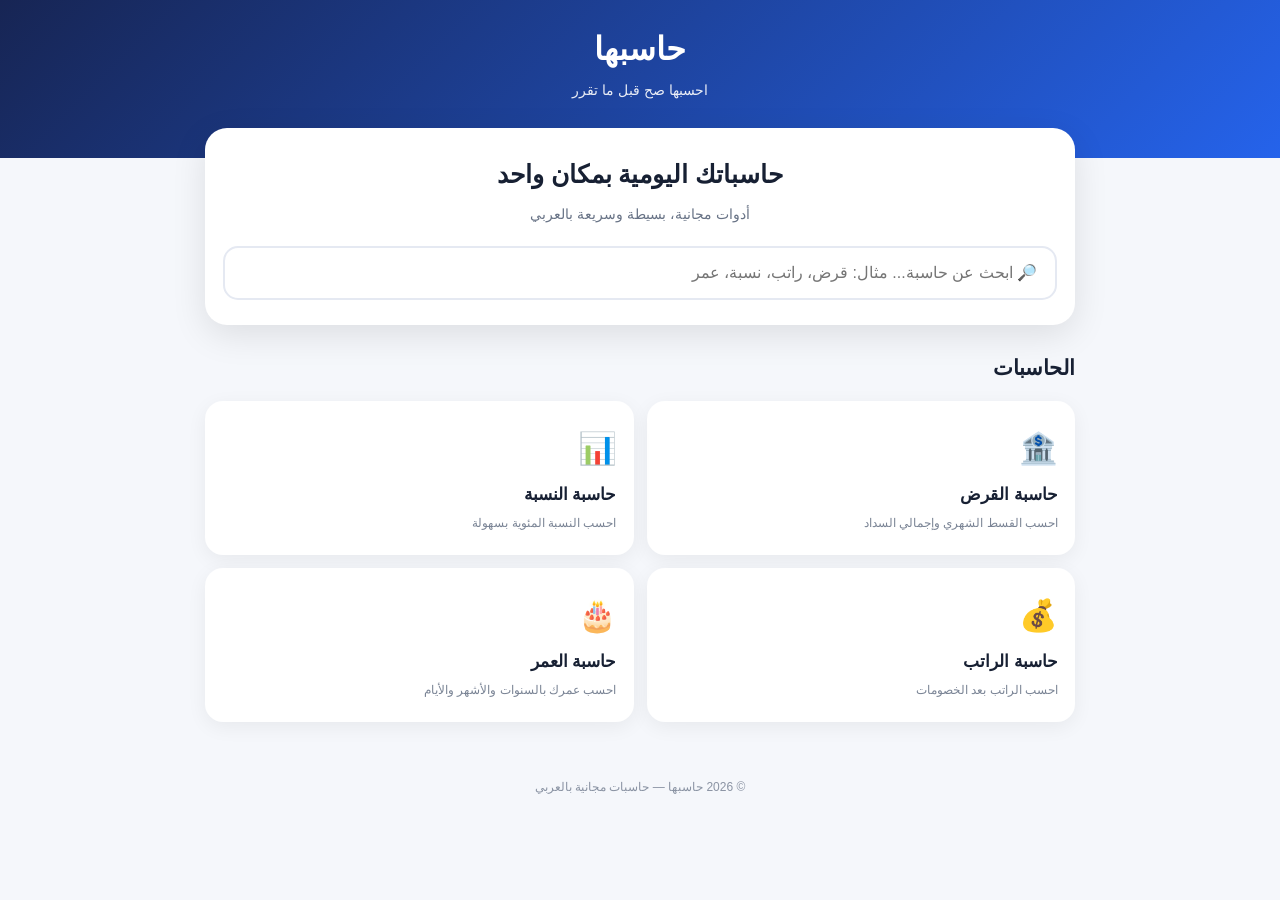
==== index.html @ 76112453 "Update index.html" ====
<!DOCTYPE html>
<html lang="ar" dir="rtl">
<head>
<meta charset="UTF-8">
<meta name="viewport" content="width=device-width, initial-scale=1.0">

<title>حاسبها | حاسبات وأدوات مجانية</title>

<style>
*{
  box-sizing:border-box;
  margin:0;
  padding:0;
}

body{
  font-family:Tahoma,Arial,sans-serif;
  background:#f5f7fb;
  color:#172033;
  line-height:1.7;
}

header{
  background:linear-gradient(135deg,#172554,#2563eb);
  color:white;
  padding:22px 16px 55px;
  text-align:center;
}

.logo{
  font-size:32px;
  font-weight:900;
}

.tagline{
  opacity:.9;
  margin-top:3px;
  font-size:14px;
}

.hero{
  max-width:900px;
  margin:-30px auto 0;
  padding:0 15px;
}

.hero-box{
  background:white;
  border-radius:22px;
  padding:25px 18px;
  box-shadow:0 10px 35px rgba(0,0,0,.10);
  text-align:center;
}

.hero-box h1{
  font-size:25px;
  margin-bottom:7px;
}

.hero-box p{
  color:#687386;
  font-size:14px;
  margin-bottom:20px;
}

.search{
  width:100%;
  padding:16px 18px;
  border:2px solid #e5e9f2;
  border-radius:15px;
  font-size:16px;
  outline:none;
  direction:rtl;
}

.search:focus{
  border-color:#2563eb;
}

main{
  max-width:900px;
  margin:25px auto;
  padding:0 15px;
}

.section-title{
  font-size:21px;
  margin-bottom:15px;
}

.cards{
  display:grid;
  grid-template-columns:repeat(2,1fr);
  gap:13px;
}

.card{
  background:white;
  border-radius:18px;
  padding:20px 15px;
  box-shadow:0 5px 20px rgba(0,0,0,.06);
  cursor:pointer;
  border:2px solid transparent;
  transition:.2s;
}

.card:hover{
  border-color:#2563eb;
  transform:translateY(-2px);
}

.card-icon{
  font-size:31px;
  margin-bottom:5px;
}

.card h3{
  font-size:17px;
  margin-bottom:3px;
}

.card p{
  color:#7a8495;
  font-size:12px;
}

.calculator{
  display:none;
  background:white;
  margin-top:25px;
  border-radius:20px;
  padding:22px 17px;
  box-shadow:0 5px 25px rgba(0,0,0,.07);
}

.calculator.active{
  display:block;
}

.calculator h2{
  font-size:22px;
  margin-bottom:5px;
}

.description{
  color:#7a8495;
  font-size:13px;
  margin-bottom:20px;
}

label{
  display:block;
  font-weight:bold;
  font-size:14px;
  margin:13px 0 6px;
}

input{
  width:100%;
  padding:13px;
  border:1px solid #dce2ec;
  border-radius:11px;
  font-size:16px;
  outline:none;
}

input:focus{
  border-color:#2563eb;
}

button{
  width:100%;
  margin-top:18px;
  padding:14px;
  border:0;
  border-radius:12px;
  background:#2563eb;
  color:white;
  font-size:16px;
  font-weight:bold;
  cursor:pointer;
}

button:hover{
  background:#1d4ed8;
}

.result{
  margin-top:18px;
  padding:16px;
  background:#eff6ff;
  border-radius:13px;
  color:#172554;
  font-size:15px;
  min-height:50px;
}

.result strong{
  font-size:21px;
}

.back{
  background:#eef2f7;
  color:#263247;
  margin-top:10px;
}

footer{
  text-align:center;
  padding:30px 15px;
  color:#8a93a3;
  font-size:12px;
}

.hidden{
  display:none!important;
}

.no-results{
  text-align:center;
  padding:25px;
  color:#7a8495;
  background:white;
  border-radius:16px;
  display:none;
}

@media(max-width:600px){
  .cards{
    grid-template-columns:1fr 1fr;
  }

  .card{
    padding:17px 12px;
  }

  .card h3{
    font-size:15px;
  }

  .hero-box h1{
    font-size:22px;
  }
}
</style>
</head>

<body>

<header>
  <div class="logo">حاسبها</div>
  <div class="tagline">احسبها صح قبل ما تقرر</div>
</header>

<div class="hero">
  <div class="hero-box">
    <h1>حاسباتك اليومية بمكان واحد</h1>
    <p>أدوات مجانية، بسيطة وسريعة بالعربي</p>

    <input
      class="search"
      id="search"
      type="text"
      placeholder="🔎 ابحث عن حاسبة... مثال: قرض، راتب، نسبة، عمر"
      oninput="searchCalculators()"
    >
  </div>
</div>

<main>

  <h2 class="section-title">الحاسبات</h2>

  <div class="cards" id="cards">

    <div class="card" data-name="قرض قسط تمويل بنك فائدة" onclick="openCalculator('loan')">
      <div class="card-icon">🏦</div>
      <h3>حاسبة القرض</h3>
      <p>احسب القسط الشهري وإجمالي السداد</p>
    </div>

    <div class="card" data-name="نسبة مئوية نسبة مئوية حساب" onclick="openCalculator('percentage')">
      <div class="card-icon">📊</div>
      <h3>حاسبة النسبة</h3>
      <p>احسب النسبة المئوية بسهولة</p>
    </div>

    <div class="card" data-name="راتب دخل راتب شهري خصم" onclick="openCalculator('salary')">
      <div class="card-icon">💰</div>
      <h3>حاسبة الراتب</h3>
      <p>احسب الراتب بعد الخصومات</p>
    </div>

    <div class="card" data-name="عمر تاريخ ميلاد سنوات" onclick="openCalculator('age')">
      <div class="card-icon">🎂</div>
      <h3>حاسبة العمر</h3>
      <p>احسب عمرك بالسنوات والأشهر والأيام</p>
    </div>

  </div>

  <div class="no-results" id="noResults">
    ما لقينا حاسبة بهذا الاسم 🔎
  </div>

  <!-- حاسبة القرض -->

  <section class="calculator" id="loan">

    <h2>🏦 حاسبة القرض والقسط</h2>

    <p class="description">
      أدخل مبلغ القرض ونسبة الفائدة والمدة لمعرفة القسط التقريبي.
    </p>

    <label>مبلغ القرض</label>
    <input id="loanAmount" type="number" placeholder="مثال: 10000">

    <label>نسبة الفائدة السنوية %</label>
    <input id="loanRate" type="number" step="0.01" placeholder="مثال: 7.25">

    <label>مدة القرض بالأشهر</label>
    <input id="loanMonths" type="number" placeholder="مثال: 60">

    <button onclick="calculateLoan()">احسب القسط</button>

    <div class="result" id="loanResult">
      أدخل البيانات واضغط احسب.
    </div>

    <button class="back" onclick="closeCalculators()">← رجوع للحاسبات</button>

  </section>


  <!-- حاسبة النسبة -->

  <section class="calculator" id="percentage">

    <h2>📊 حاسبة النسبة المئوية</h2>

    <p class="description">
      احسب قيمة النسبة المئوية من أي رقم.
    </p>

    <label>الرقم</label>
    <input id="percentNumber" type="number" placeholder="مثال: 500">

    <label>النسبة %</label>
    <input id="percentValue" type="number" step="0.01" placeholder="مثال: 15">

    <button onclick="calculatePercentage()">احسب النسبة</button>

    <div class="result" id="percentageResult">
      أدخل البيانات واضغط احسب.
    </div>

    <button class="back" onclick="closeCalculators()">← رجوع للحاسبات</button>

  </section>


  <!-- حاسبة الراتب -->

  <section class="calculator" id="salary">

    <h2>💰 حاسبة الراتب</h2>

    <p class="description">
      احسب الراتب المتبقي بعد الخصومات.
    </p>

    <label>الراتب الإجمالي</label>
    <input id="grossSalary" type="number" placeholder="مثال: 1000">

    <label>إجمالي الخصومات</label>
    <input id="salaryDeductions" type="number" placeholder="مثال: 250">

    <button onclick="calculateSalary()">احسب الراتب الصافي</button>

    <div class="result" id="salaryResult">
      أدخل البيانات واضغط احسب.
    </div>

    <button class="back" onclick="closeCalculators()">← رجوع للحاسبات</button>

  </section>


  <!-- حاسبة العمر -->

  <section class="calculator" id="age">

    <h2>🎂 حاسبة العمر</h2>

    <p class="description">
      أدخل تاريخ ميلادك لمعرفة عمرك.
    </p>

    <label>تاريخ الميلاد</label>
    <input id="birthDate" type="date">

    <button onclick="calculateAge()">احسب العمر</button>

    <div class="result" id="ageResult">
      أدخل تاريخ الميلاد واضغط احسب.
    </div>

    <button class="back" onclick="closeCalculators()">← رجوع للحاسبات</button>

  </section>

</main>

<footer>
  © 2026 حاسبها — حاسبات مجانية بالعربي
</footer>


<script>

function openCalculator(id){

  document.querySelectorAll('.calculator').forEach(function(calculator){
    calculator.classList.remove('active');
  });

  document.getElementById(id).classList.add('active');

  document.getElementById(id).scrollIntoView({
    behavior:'smooth',
    block:'start'
  });
}


function closeCalculators(){

  document.querySelectorAll('.calculator').forEach(function(calculator){
    calculator.classList.remove('active');
  });

  window.scrollTo({
    top:0,
    behavior:'smooth'
  });
}


function searchCalculators(){

  const search = document.getElementById('search').value.trim().toLowerCase();

  const cards = document.querySelectorAll('.card');
  let found = false;

  cards.forEach(function(card){

    const name = card.getAttribute('data-name').toLowerCase();

    if(search === '' || name.includes(search)){
      card.classList.remove('hidden');
      found = true;
    }else{
      card.classList.add('hidden');
    }

  });

  document.getElementById('noResults').style.display =
    found ? 'none' : 'block';

  if(search === ''){
    closeCalculators();
    return;
  }

  if(search.includes('قرض') || search.includes('قسط') || search.includes('تمويل')){
    openCalculator('loan');
  }

  else if(search.includes('نسبة') || search.includes('%')){
    openCalculator('percentage');
  }

  else if(search.includes('راتب') || search.includes('دخل')){
    openCalculator('salary');
  }

  else if(search.includes('عمر') || search.includes('ميلاد')){
    openCalculator('age');
  }
}


function calculateLoan(){

  const P = Number(document.getElementById('loanAmount').value);
  const annual = Number(document.getElementById('loanRate').value);
  const months = Number(document.getElementById('loanMonths').value);

  const result = document.getElementById('loanResult');

  if(P <= 0 || annual < 0 || months <= 0){
    result.innerHTML = '⚠️ تأكد من إدخال البيانات بشكل صحيح.';
    return;
  }

  const r = annual / 100 / 12;

  let payment;

  if(r === 0){
    payment = P / months;
  }else{
    payment =
      P * r * Math.pow(1+r,months) /
      (Math.pow(1+r,months)-1);
  }

  const total = payment * months;
  const interest = total - P;

  result.innerHTML =
    'القسط الشهري التقريبي:<br>' +
    '<strong>' + payment.toFixed(2) + ' دينار</strong><br><br>' +
    'إجمالي السداد: ' + total.toFixed(2) + ' دينار<br>' +
    'إجمالي الفائدة: ' + interest.toFixed(2) + ' دينار';
}


function calculatePercentage(){

  const number =
    Number(document.getElementById('percentNumber').value);

  const percent =
    Number(document.getElementById('percentValue').value);

  const result =
    document.getElementById('percentageResult');

  if(number < 0 || percent < 0){
    result.innerHTML =
      '⚠️ تأكد من إدخال البيانات بشكل صحيح.';
    return;
  }

  const answer = number * percent / 100;

  result.innerHTML =
    percent + '% من ' + number + ' تساوي:<br>' +
    '<strong>' + answer.toFixed(2) + '</strong>';
}


function calculateSalary(){

  const gross =
    Number(document.getElementById('grossSalary').value);

  const deductions =
    Number(document.getElementById('salaryDeductions').value);

  const result =
    document.getElementById('salaryResult');

  if(gross < 0 || deductions < 0 || deductions > gross){

    result.innerHTML =
      '⚠️ تأكد من أن الخصومات لا تتجاوز الراتب.';

    return;
  }

  const net = gross - deductions;

  result.innerHTML =
    'الراتب الصافي:<br>' +
    '<strong>' + net.toFixed(2) + ' دينار</strong><br><br>' +
    'الخصومات: ' + deductions.toFixed(2) + ' دينار';
}


function calculateAge(){

  const birth =
    document.getElementById('birthDate').value;

  const result =
    document.getElementById('ageResult');

  if(!birth){

    result.innerHTML =
      '⚠️ اختر تاريخ الميلاد أولاً.';

    return;
  }

  const birthDate = new Date(birth);
  const today = new Date();

  if(birthDate > today){

    result.innerHTML =
      '⚠️ تاريخ الميلاد لا يمكن أن يكون في المستقبل.';

    return;
  }

  let years =
    today.getFullYear() - birthDate.getFullYear();

  let months =
    today.getMonth() - birthDate.getMonth();

  let days =
    today.getDate() - birthDate.getDate();

  if(days < 0){

    months--;

    const previousMonth =
      new Date(
        today.getFullYear(),
        today.getMonth(),
        0
      );

    days += previousMonth.getDate();
  }

  if(months < 0){

    years--;
    months += 12;
  }

  result.innerHTML =
    'عمرك هو:<br>' +
    '<strong>' + years + ' سنة</strong><br>' +
    months + ' شهر و ' + days + ' يوم';
}

</script>

</body>
</html>
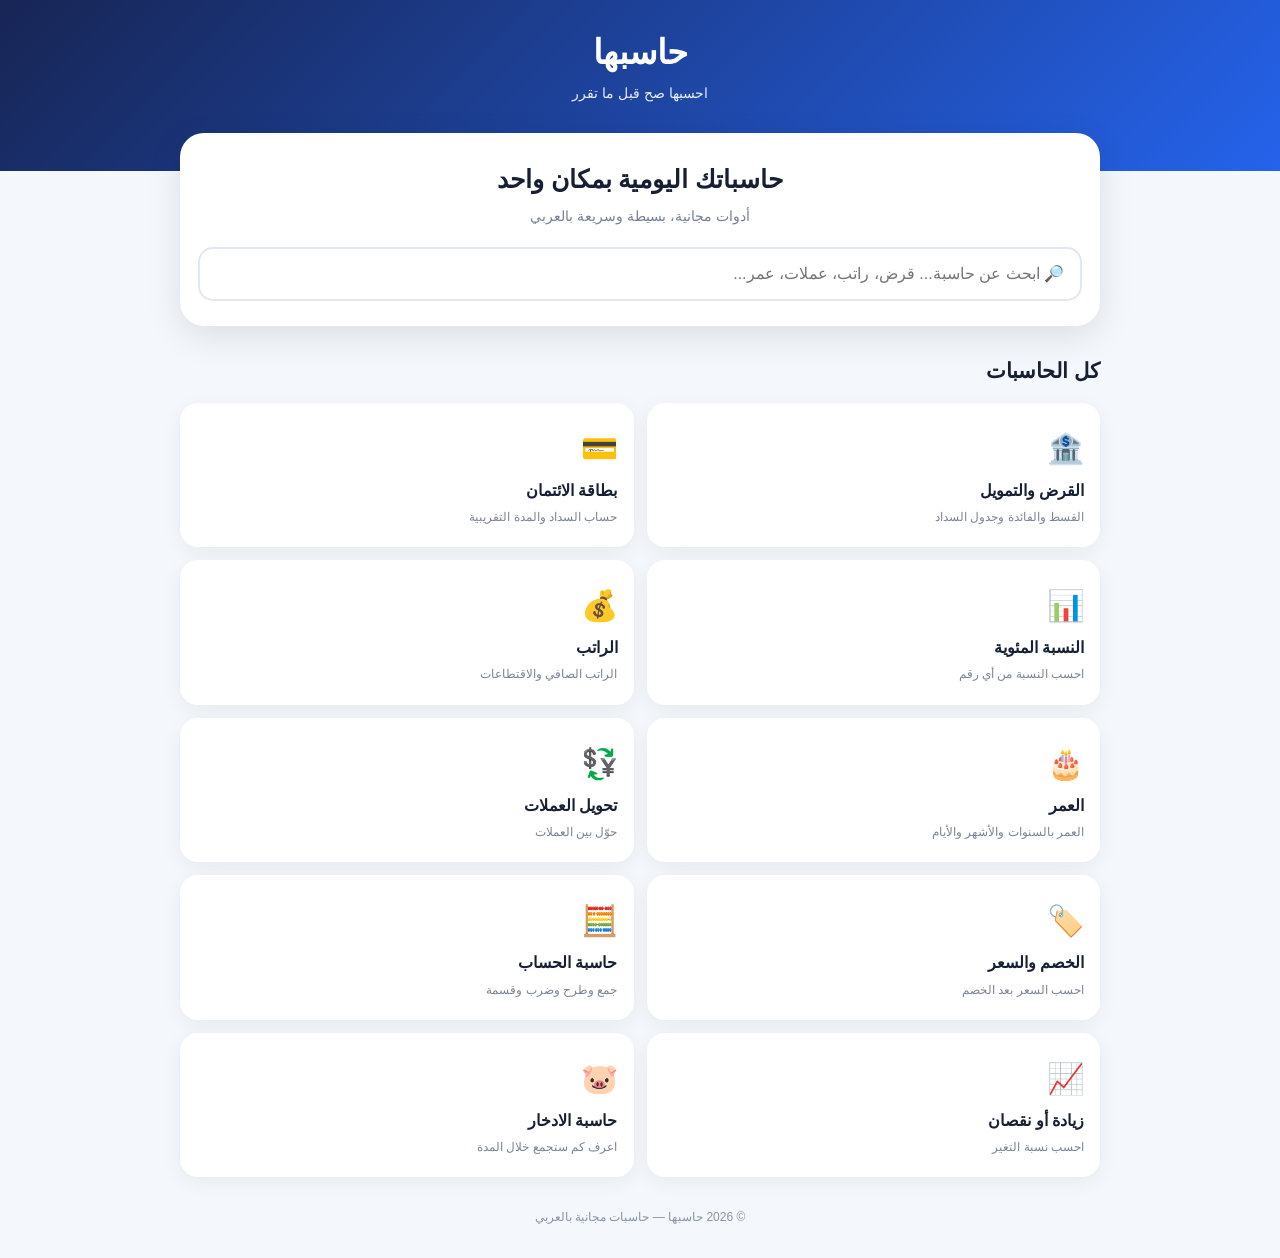
==== commit 708a5871: "Update index.html" ====
--- a/index.html
+++ b/index.html
@@ -3,7 +3,6 @@
 <head>
 <meta charset="UTF-8">
 <meta name="viewport" content="width=device-width, initial-scale=1.0">
-
 <title>حاسبها | حاسبات وأدوات مجانية</title>
 
 <style>
@@ -15,7 +14,7 @@
 
 body{
   font-family:Tahoma,Arial,sans-serif;
-  background:#f5f7fb;
+  background:#f4f7fb;
   color:#172033;
   line-height:1.7;
 }
@@ -23,30 +22,33 @@
 header{
   background:linear-gradient(135deg,#172554,#2563eb);
   color:white;
-  padding:22px 16px 55px;
+  padding:24px 15px 65px;
   text-align:center;
 }
 
 .logo{
-  font-size:32px;
+  font-size:34px;
   font-weight:900;
 }
 
 .tagline{
+  font-size:14px;
   opacity:.9;
-  margin-top:3px;
-  font-size:14px;
+}
+
+.container{
+  max-width:950px;
+  margin:auto;
+  padding:0 15px;
 }
 
 .hero{
-  max-width:900px;
-  margin:-30px auto 0;
-  padding:0 15px;
+  margin-top:-38px;
 }
 
 .hero-box{
   background:white;
-  border-radius:22px;
+  border-radius:24px;
   padding:25px 18px;
   box-shadow:0 10px 35px rgba(0,0,0,.10);
   text-align:center;
@@ -54,38 +56,31 @@
 
 .hero-box h1{
   font-size:25px;
-  margin-bottom:7px;
+  margin-bottom:5px;
 }
 
 .hero-box p{
-  color:#687386;
+  color:#758095;
   font-size:14px;
-  margin-bottom:20px;
+  margin-bottom:18px;
 }
 
 .search{
   width:100%;
-  padding:16px 18px;
-  border:2px solid #e5e9f2;
+  padding:16px;
+  border:2px solid #e3e8f0;
   border-radius:15px;
   font-size:16px;
   outline:none;
-  direction:rtl;
 }
 
 .search:focus{
   border-color:#2563eb;
 }
 
-main{
-  max-width:900px;
-  margin:25px auto;
-  padding:0 15px;
-}
-
 .section-title{
+  margin:27px 0 14px;
   font-size:21px;
-  margin-bottom:15px;
 }
 
 .cards{
@@ -97,7 +92,7 @@
 .card{
   background:white;
   border-radius:18px;
-  padding:20px 15px;
+  padding:18px 14px;
   box-shadow:0 5px 20px rgba(0,0,0,.06);
   cursor:pointer;
   border:2px solid transparent;
@@ -110,27 +105,26 @@
 }
 
 .card-icon{
-  font-size:31px;
-  margin-bottom:5px;
+  font-size:30px;
 }
 
 .card h3{
-  font-size:17px;
-  margin-bottom:3px;
+  font-size:16px;
+  margin:3px 0;
 }
 
 .card p{
-  color:#7a8495;
+  color:#7b8494;
   font-size:12px;
 }
 
 .calculator{
   display:none;
   background:white;
-  margin-top:25px;
-  border-radius:20px;
+  margin:25px 0;
   padding:22px 17px;
-  box-shadow:0 5px 25px rgba(0,0,0,.07);
+  border-radius:21px;
+  box-shadow:0 6px 25px rgba(0,0,0,.07);
 }
 
 .calculator.active{
@@ -139,40 +133,41 @@
 
 .calculator h2{
   font-size:22px;
-  margin-bottom:5px;
+  margin-bottom:4px;
 }
 
 .description{
-  color:#7a8495;
+  color:#788395;
   font-size:13px;
-  margin-bottom:20px;
+  margin-bottom:18px;
 }
 
 label{
   display:block;
   font-weight:bold;
   font-size:14px;
-  margin:13px 0 6px;
-}
-
-input{
+  margin:12px 0 5px;
+}
+
+input,select{
   width:100%;
   padding:13px;
-  border:1px solid #dce2ec;
+  border:1px solid #d9e0eb;
   border-radius:11px;
   font-size:16px;
+  background:white;
   outline:none;
 }
 
-input:focus{
+input:focus,select:focus{
   border-color:#2563eb;
 }
 
 button{
   width:100%;
-  margin-top:18px;
+  border:0;
   padding:14px;
-  border:0;
+  margin-top:17px;
   border-radius:12px;
   background:#2563eb;
   color:white;
@@ -185,44 +180,70 @@
   background:#1d4ed8;
 }
 
+.back{
+  background:#edf1f6;
+  color:#263247;
+}
+
 .result{
-  margin-top:18px;
+  background:#eff6ff;
+  color:#172554;
   padding:16px;
-  background:#eff6ff;
   border-radius:13px;
-  color:#172554;
-  font-size:15px;
-  min-height:50px;
+  margin-top:17px;
+  min-height:55px;
 }
 
 .result strong{
   font-size:21px;
 }
 
-.back{
-  background:#eef2f7;
-  color:#263247;
+.table-wrap{
+  overflow-x:auto;
+  margin-top:18px;
+}
+
+table{
+  width:100%;
+  border-collapse:collapse;
+  font-size:12px;
+  min-width:600px;
+}
+
+th,td{
+  padding:8px;
+  border-bottom:1px solid #e5e9f0;
+  text-align:center;
+}
+
+th{
+  background:#eef4ff;
+}
+
+.note{
+  font-size:11px;
+  color:#7c8797;
   margin-top:10px;
+}
+
+.no-results{
+  display:none;
+  background:white;
+  padding:25px;
+  text-align:center;
+  border-radius:16px;
+  color:#788395;
 }
 
 footer{
   text-align:center;
   padding:30px 15px;
-  color:#8a93a3;
+  color:#8a94a5;
   font-size:12px;
 }
 
 .hidden{
   display:none!important;
-}
-
-.no-results{
-  text-align:center;
-  padding:25px;
-  color:#7a8495;
-  background:white;
-  border-radius:16px;
-  display:none;
 }
 
 @media(max-width:600px){
@@ -231,11 +252,11 @@
   }
 
   .card{
-    padding:17px 12px;
+    padding:16px 11px;
   }
 
   .card h3{
-    font-size:15px;
+    font-size:14px;
   }
 
   .hero-box h1{
@@ -252,396 +273,876 @@
   <div class="tagline">احسبها صح قبل ما تقرر</div>
 </header>
 
+<div class="container">
+
 <div class="hero">
   <div class="hero-box">
     <h1>حاسباتك اليومية بمكان واحد</h1>
     <p>أدوات مجانية، بسيطة وسريعة بالعربي</p>
 
     <input
+      id="search"
       class="search"
-      id="search"
       type="text"
-      placeholder="🔎 ابحث عن حاسبة... مثال: قرض، راتب، نسبة، عمر"
-      oninput="searchCalculators()"
-    >
+      placeholder="🔎 ابحث عن حاسبة... قرض، راتب، عملات، عمر..."
+      oninput="searchCalculators()">
   </div>
 </div>
 
-<main>
-
-  <h2 class="section-title">الحاسبات</h2>
-
-  <div class="cards" id="cards">
-
-    <div class="card" data-name="قرض قسط تمويل بنك فائدة" onclick="openCalculator('loan')">
-      <div class="card-icon">🏦</div>
-      <h3>حاسبة القرض</h3>
-      <p>احسب القسط الشهري وإجمالي السداد</p>
-    </div>
-
-    <div class="card" data-name="نسبة مئوية نسبة مئوية حساب" onclick="openCalculator('percentage')">
-      <div class="card-icon">📊</div>
-      <h3>حاسبة النسبة</h3>
-      <p>احسب النسبة المئوية بسهولة</p>
-    </div>
-
-    <div class="card" data-name="راتب دخل راتب شهري خصم" onclick="openCalculator('salary')">
-      <div class="card-icon">💰</div>
-      <h3>حاسبة الراتب</h3>
-      <p>احسب الراتب بعد الخصومات</p>
-    </div>
-
-    <div class="card" data-name="عمر تاريخ ميلاد سنوات" onclick="openCalculator('age')">
-      <div class="card-icon">🎂</div>
-      <h3>حاسبة العمر</h3>
-      <p>احسب عمرك بالسنوات والأشهر والأيام</p>
-    </div>
-
-  </div>
-
-  <div class="no-results" id="noResults">
-    ما لقينا حاسبة بهذا الاسم 🔎
-  </div>
-
-  <!-- حاسبة القرض -->
-
-  <section class="calculator" id="loan">
-
-    <h2>🏦 حاسبة القرض والقسط</h2>
-
-    <p class="description">
-      أدخل مبلغ القرض ونسبة الفائدة والمدة لمعرفة القسط التقريبي.
-    </p>
-
-    <label>مبلغ القرض</label>
-    <input id="loanAmount" type="number" placeholder="مثال: 10000">
-
-    <label>نسبة الفائدة السنوية %</label>
-    <input id="loanRate" type="number" step="0.01" placeholder="مثال: 7.25">
-
-    <label>مدة القرض بالأشهر</label>
-    <input id="loanMonths" type="number" placeholder="مثال: 60">
-
-    <button onclick="calculateLoan()">احسب القسط</button>
-
-    <div class="result" id="loanResult">
-      أدخل البيانات واضغط احسب.
-    </div>
-
-    <button class="back" onclick="closeCalculators()">← رجوع للحاسبات</button>
-
-  </section>
-
-
-  <!-- حاسبة النسبة -->
-
-  <section class="calculator" id="percentage">
-
-    <h2>📊 حاسبة النسبة المئوية</h2>
-
-    <p class="description">
-      احسب قيمة النسبة المئوية من أي رقم.
-    </p>
-
-    <label>الرقم</label>
-    <input id="percentNumber" type="number" placeholder="مثال: 500">
-
-    <label>النسبة %</label>
-    <input id="percentValue" type="number" step="0.01" placeholder="مثال: 15">
-
-    <button onclick="calculatePercentage()">احسب النسبة</button>
-
-    <div class="result" id="percentageResult">
-      أدخل البيانات واضغط احسب.
-    </div>
-
-    <button class="back" onclick="closeCalculators()">← رجوع للحاسبات</button>
-
-  </section>
-
-
-  <!-- حاسبة الراتب -->
-
-  <section class="calculator" id="salary">
-
-    <h2>💰 حاسبة الراتب</h2>
-
-    <p class="description">
-      احسب الراتب المتبقي بعد الخصومات.
-    </p>
-
-    <label>الراتب الإجمالي</label>
-    <input id="grossSalary" type="number" placeholder="مثال: 1000">
-
-    <label>إجمالي الخصومات</label>
-    <input id="salaryDeductions" type="number" placeholder="مثال: 250">
-
-    <button onclick="calculateSalary()">احسب الراتب الصافي</button>
-
-    <div class="result" id="salaryResult">
-      أدخل البيانات واضغط احسب.
-    </div>
-
-    <button class="back" onclick="closeCalculators()">← رجوع للحاسبات</button>
-
-  </section>
-
-
-  <!-- حاسبة العمر -->
-
-  <section class="calculator" id="age">
-
-    <h2>🎂 حاسبة العمر</h2>
-
-    <p class="description">
-      أدخل تاريخ ميلادك لمعرفة عمرك.
-    </p>
-
-    <label>تاريخ الميلاد</label>
-    <input id="birthDate" type="date">
-
-    <button onclick="calculateAge()">احسب العمر</button>
-
-    <div class="result" id="ageResult">
-      أدخل تاريخ الميلاد واضغط احسب.
-    </div>
-
-    <button class="back" onclick="closeCalculators()">← رجوع للحاسبات</button>
-
-  </section>
-
-</main>
+
+<h2 class="section-title">كل الحاسبات</h2>
+
+<div class="cards" id="cards">
+
+<div class="card" data-name="قرض قسط تمويل بنك فائدة" onclick="openCalc('loan')">
+<div class="card-icon">🏦</div>
+<h3>القرض والتمويل</h3>
+<p>القسط والفائدة وجدول السداد</p>
+</div>
+
+<div class="card" data-name="بطاقة ائتمان فيزا ماستر كارد قسط بطاقة" onclick="openCalc('card')">
+<div class="card-icon">💳</div>
+<h3>بطاقة الائتمان</h3>
+<p>حساب السداد والمدة التقريبية</p>
+</div>
+
+<div class="card" data-name="نسبة مئوية نسبة حساب" onclick="openCalc('percentage')">
+<div class="card-icon">📊</div>
+<h3>النسبة المئوية</h3>
+<p>احسب النسبة من أي رقم</p>
+</div>
+
+<div class="card" data-name="راتب دخل خصم اقتطاع راتب صافي" onclick="openCalc('salary')">
+<div class="card-icon">💰</div>
+<h3>الراتب</h3>
+<p>الراتب الصافي والاقتطاعات</p>
+</div>
+
+<div class="card" data-name="عمر تاريخ ميلاد" onclick="openCalc('age')">
+<div class="card-icon">🎂</div>
+<h3>العمر</h3>
+<p>العمر بالسنوات والأشهر والأيام</p>
+</div>
+
+<div class="card" data-name="عملات دولار دينار يورو ريال درهم تحويل" onclick="openCalc('currency')">
+<div class="card-icon">💱</div>
+<h3>تحويل العملات</h3>
+<p>حوّل بين العملات</p>
+</div>
+
+<div class="card" data-name="خصم تخفيض سعر تنزيل" onclick="openCalc('discount')">
+<div class="card-icon">🏷️</div>
+<h3>الخصم والسعر</h3>
+<p>احسب السعر بعد الخصم</p>
+</div>
+
+<div class="card" data-name="جمع طرح ضرب قسمة آلة حاسبة حساب" onclick="openCalc('basic')">
+<div class="card-icon">🧮</div>
+<h3>حاسبة الحساب</h3>
+<p>جمع وطرح وضرب وقسمة</p>
+</div>
+
+<div class="card" data-name="زيادة نقصان نسبة ارتفاع انخفاض" onclick="openCalc('change')">
+<div class="card-icon">📈</div>
+<h3>زيادة أو نقصان</h3>
+<p>احسب نسبة التغير</p>
+</div>
+
+<div class="card" data-name="ادخار توفير توفير المال مدخرات" onclick="openCalc('saving')">
+<div class="card-icon">🐷</div>
+<h3>حاسبة الادخار</h3>
+<p>اعرف كم ستجمع خلال المدة</p>
+</div>
+
+</div>
+
+<div class="no-results" id="noResults">
+ما لقينا حاسبة بهذا الاسم 🔎
+</div>
+
+
+<!-- القرض -->
+
+<section class="calculator" id="loan">
+
+<h2>🏦 حاسبة القرض والتمويل</h2>
+<p class="description">احسب القسط الشهري وإجمالي السداد والفائدة مع جدول تقريبي.</p>
+
+<label>مبلغ القرض</label>
+<input id="loanAmount" type="number" placeholder="مثال: 10000">
+
+<label>الفائدة السنوية %</label>
+<input id="loanRate" type="number" step="0.01" placeholder="مثال: 7.25">
+
+<label>مدة القرض بالأشهر</label>
+<input id="loanMonths" type="number" placeholder="مثال: 60">
+
+<button onclick="calculateLoan()">احسب القرض</button>
+
+<div class="result" id="loanResult">أدخل البيانات واضغط احسب.</div>
+
+<div class="table-wrap">
+<table id="loanTable"></table>
+</div>
+
+<button class="back" onclick="closeCalc()">← رجوع</button>
+
+</section>
+
+
+<!-- بطاقة الائتمان -->
+
+<section class="calculator" id="card">
+
+<h2>💳 حاسبة بطاقة الائتمان</h2>
+<p class="description">تقدير تقريبي للمدة اللازمة للسداد عند دفع مبلغ ثابت شهريًا.</p>
+
+<label>المبلغ المستحق</label>
+<input id="cardBalance" type="number" placeholder="مثال: 1000">
+
+<label>الفائدة السنوية %</label>
+<input id="cardRate" type="number" step="0.01" placeholder="مثال: 20">
+
+<label>الدفع الشهري</label>
+<input id="cardPayment" type="number" placeholder="مثال: 100">
+
+<button onclick="calculateCard()">احسب</button>
+
+<div class="result" id="cardResult">أدخل البيانات واضغط احسب.</div>
+
+<p class="note">النتيجة تقديرية وقد تختلف عن طريقة احتساب البنك للبطاقة والرسوم.</p>
+
+<button class="back" onclick="closeCalc()">← رجوع</button>
+
+</section>
+
+
+<!-- النسبة -->
+
+<section class="calculator" id="percentage">
+
+<h2>📊 حاسبة النسبة المئوية</h2>
+<p class="description">احسب قيمة نسبة مئوية من رقم.</p>
+
+<label>الرقم</label>
+<input id="percentNumber" type="number" placeholder="مثال: 500">
+
+<label>النسبة %</label>
+<input id="percentValue" type="number" step="0.01" placeholder="مثال: 15">
+
+<button onclick="calculatePercentage()">احسب</button>
+
+<div class="result" id="percentageResult">أدخل البيانات واضغط احسب.</div>
+
+<button class="back" onclick="closeCalc()">← رجوع</button>
+
+</section>
+
+
+<!-- الراتب -->
+
+<section class="calculator" id="salary">
+
+<h2>💰 حاسبة الراتب</h2>
+<p class="description">احسب راتبك الصافي بعد الخصومات.</p>
+
+<label>الراتب الإجمالي</label>
+<input id="grossSalary" type="number" placeholder="مثال: 1000">
+
+<label>إجمالي الخصومات</label>
+<input id="salaryDeductions" type="number" placeholder="مثال: 250">
+
+<button onclick="calculateSalary()">احسب الصافي</button>
+
+<div class="result" id="salaryResult">أدخل البيانات واضغط احسب.</div>
+
+<button class="back" onclick="closeCalc()">← رجوع</button>
+
+</section>
+
+
+<!-- العمر -->
+
+<section class="calculator" id="age">
+
+<h2>🎂 حاسبة العمر</h2>
+<p class="description">اعرف عمرك بالسنوات والأشهر والأيام.</p>
+
+<label>تاريخ الميلاد</label>
+<input id="birthDate" type="date">
+
+<button onclick="calculateAge()">احسب العمر</button>
+
+<div class="result" id="ageResult">اختر تاريخ الميلاد.</div>
+
+<button class="back" onclick="closeCalc()">← رجوع</button>
+
+</section>
+
+
+<!-- العملات -->
+
+<section class="calculator" id="currency">
+
+<h2>💱 محول العملات</h2>
+<p class="description">حوّل العملات باستخدام أسعار صرف قابلة للتعديل.</p>
+
+<label>المبلغ</label>
+<input id="currencyAmount" type="number" placeholder="مثال: 100">
+
+<label>من</label>
+<select id="currencyFrom">
+<option value="JOD">الدينار الأردني JOD</option>
+<option value="USD">الدولار الأمريكي USD</option>
+<option value="EUR">اليورو EUR</option>
+<option value="SAR">الريال السعودي SAR</option>
+<option value="AED">الدرهم الإماراتي AED</option>
+<option value="QAR">الريال القطري QAR</option>
+<option value="KWD">الدينار الكويتي KWD</option>
+<option value="GBP">الجنيه الإسترليني GBP</option>
+</select>
+
+<label>إلى</label>
+<select id="currencyTo">
+<option value="USD">الدولار الأمريكي USD</option>
+<option value="JOD">الدينار الأردني JOD</option>
+<option value="EUR">اليورو EUR</option>
+<option value="SAR">الريال السعودي SAR</option>
+<option value="AED">الدرهم الإماراتي AED</option>
+<option value="QAR">الريال القطري QAR</option>
+<option value="KWD">الدينار الكويتي KWD</option>
+<option value="GBP">الجنيه الإسترليني GBP</option>
+</select>
+
+<button onclick="convertCurrency()">تحويل</button>
+
+<div class="result" id="currencyResult">أدخل المبلغ واختر العملات.</div>
+
+<p class="note">
+أسعار الصرف داخل الحاسبة تقريبية وليست أسعارًا لحظية.
+</p>
+
+<button class="back" onclick="closeCalc()">← رجوع</button>
+
+</section>
+
+
+<!-- الخصم -->
+
+<section class="calculator" id="discount">
+
+<h2>🏷️ حاسبة الخصم</h2>
+<p class="description">اعرف قيمة الخصم والسعر النهائي.</p>
+
+<label>السعر الأصلي</label>
+<input id="originalPrice" type="number" placeholder="مثال: 100">
+
+<label>نسبة الخصم %</label>
+<input id="discountPercent" type="number" placeholder="مثال: 20">
+
+<button onclick="calculateDiscount()">احسب السعر</button>
+
+<div class="result" id="discountResult">أدخل البيانات واضغط احسب.</div>
+
+<button class="back" onclick="closeCalc()">← رجوع</button>
+
+</section>
+
+
+<!-- الحساب -->
+
+<section class="calculator" id="basic">
+
+<h2>🧮 حاسبة الحساب</h2>
+<p class="description">إجراء العمليات الحسابية الأساسية.</p>
+
+<label>الرقم الأول</label>
+<input id="basicA" type="number" placeholder="مثال: 100">
+
+<label>العملية</label>
+<select id="basicOperation">
+<option value="+">جمع +</option>
+<option value="-">طرح −</option>
+<option value="*">ضرب ×</option>
+<option value="/">قسمة ÷</option>
+</select>
+
+<label>الرقم الثاني</label>
+<input id="basicB" type="number" placeholder="مثال: 25">
+
+<button onclick="calculateBasic()">احسب</button>
+
+<div class="result" id="basicResult">أدخل الأرقام واضغط احسب.</div>
+
+<button class="back" onclick="closeCalc()">← رجوع</button>
+
+</section>
+
+
+<!-- التغير -->
+
+<section class="calculator" id="change">
+
+<h2>📈 حاسبة الزيادة والنقصان</h2>
+<p class="description">احسب نسبة التغير بين رقمين.</p>
+
+<label>القيمة القديمة</label>
+<input id="oldValue" type="number" placeholder="مثال: 100">
+
+<label>القيمة الجديدة</label>
+<input id="newValue" type="number" placeholder="مثال: 120">
+
+<button onclick="calculateChange()">احسب التغير</button>
+
+<div class="result" id="changeResult">أدخل القيم واضغط احسب.</div>
+
+<button class="back" onclick="closeCalc()">← رجوع</button>
+
+</section>
+
+
+<!-- الادخار -->
+
+<section class="calculator" id="saving">
+
+<h2>🐷 حاسبة الادخار</h2>
+<p class="description">احسب المبلغ الذي ستجمعه من خلال ادخار مبلغ شهري.</p>
+
+<label>المبلغ الموجود حاليًا</label>
+<input id="savingStart" type="number" placeholder="مثال: 500">
+
+<label>المبلغ الذي ستدخره شهريًا</label>
+<input id="savingMonthly" type="number" placeholder="مثال: 100">
+
+<label>عدد الأشهر</label>
+<input id="savingMonths" type="number" placeholder="مثال: 12">
+
+<button onclick="calculateSaving()">احسب الادخار</button>
+
+<div class="result" id="savingResult">أدخل البيانات واضغط احسب.</div>
+
+<button class="back" onclick="closeCalc()">← رجوع</button>
+
+</section>
+
+</div>
+
 
 <footer>
-  © 2026 حاسبها — حاسبات مجانية بالعربي
+© 2026 حاسبها — حاسبات مجانية بالعربي
 </footer>
 
 
 <script>
 
-function openCalculator(id){
-
-  document.querySelectorAll('.calculator').forEach(function(calculator){
-    calculator.classList.remove('active');
-  });
-
-  document.getElementById(id).classList.add('active');
-
-  document.getElementById(id).scrollIntoView({
-    behavior:'smooth',
-    block:'start'
-  });
-}
-
-
-function closeCalculators(){
-
-  document.querySelectorAll('.calculator').forEach(function(calculator){
-    calculator.classList.remove('active');
-  });
-
-  window.scrollTo({
-    top:0,
-    behavior:'smooth'
-  });
-}
-
+/* فتح الحاسبة */
+
+function openCalc(id){
+
+document.querySelectorAll('.calculator').forEach(function(x){
+x.classList.remove('active');
+});
+
+document.getElementById(id).classList.add('active');
+
+document.getElementById(id).scrollIntoView({
+behavior:'smooth',
+block:'start'
+});
+
+}
+
+
+/* إغلاق الحاسبات */
+
+function closeCalc(){
+
+document.querySelectorAll('.calculator').forEach(function(x){
+x.classList.remove('active');
+});
+
+window.scrollTo({
+top:0,
+behavior:'smooth'
+});
+
+}
+
+
+/* البحث */
 
 function searchCalculators(){
 
-  const search = document.getElementById('search').value.trim().toLowerCase();
-
-  const cards = document.querySelectorAll('.card');
-  let found = false;
-
-  cards.forEach(function(card){
-
-    const name = card.getAttribute('data-name').toLowerCase();
-
-    if(search === '' || name.includes(search)){
-      card.classList.remove('hidden');
-      found = true;
-    }else{
-      card.classList.add('hidden');
-    }
-
-  });
-
-  document.getElementById('noResults').style.display =
-    found ? 'none' : 'block';
-
-  if(search === ''){
-    closeCalculators();
-    return;
-  }
-
-  if(search.includes('قرض') || search.includes('قسط') || search.includes('تمويل')){
-    openCalculator('loan');
-  }
-
-  else if(search.includes('نسبة') || search.includes('%')){
-    openCalculator('percentage');
-  }
-
-  else if(search.includes('راتب') || search.includes('دخل')){
-    openCalculator('salary');
-  }
-
-  else if(search.includes('عمر') || search.includes('ميلاد')){
-    openCalculator('age');
-  }
-}
-
+let text=document.getElementById('search').value.trim().toLowerCase();
+
+let cards=document.querySelectorAll('.card');
+
+let found=false;
+
+cards.forEach(function(card){
+
+let name=card.getAttribute('data-name').toLowerCase();
+
+if(text==='' || name.includes(text)){
+
+card.classList.remove('hidden');
+found=true;
+
+}else{
+
+card.classList.add('hidden');
+
+}
+
+});
+
+document.getElementById('noResults').style.display=
+found?'none':'block';
+
+if(text===''){
+closeCalc();
+return;
+}
+
+if(text.includes('قرض') || text.includes('قسط') || text.includes('تمويل')){
+openCalc('loan');
+}
+
+else if(text.includes('بطاق')){
+openCalc('card');
+}
+
+else if(text.includes('نسبة')){
+openCalc('percentage');
+}
+
+else if(text.includes('راتب') || text.includes('دخل')){
+openCalc('salary');
+}
+
+else if(text.includes('عمر') || text.includes('ميلاد')){
+openCalc('age');
+}
+
+else if(text.includes('عمل') || text.includes('دولار') || text.includes('دينار') || text.includes('يورو')){
+openCalc('currency');
+}
+
+else if(text.includes('خصم') || text.includes('سعر')){
+openCalc('discount');
+}
+
+else if(text.includes('جمع') || text.includes('طرح') || text.includes('ضرب') || text.includes('قسمة')){
+openCalc('basic');
+}
+
+else if(text.includes('زيادة') || text.includes('نقصان') || text.includes('تغير')){
+openCalc('change');
+}
+
+else if(text.includes('ادخار') || text.includes('توفير')){
+openCalc('saving');
+}
+
+}
+
+
+/* القرض */
 
 function calculateLoan(){
 
-  const P = Number(document.getElementById('loanAmount').value);
-  const annual = Number(document.getElementById('loanRate').value);
-  const months = Number(document.getElementById('loanMonths').value);
-
-  const result = document.getElementById('loanResult');
-
-  if(P <= 0 || annual < 0 || months <= 0){
-    result.innerHTML = '⚠️ تأكد من إدخال البيانات بشكل صحيح.';
-    return;
-  }
-
-  const r = annual / 100 / 12;
-
-  let payment;
-
-  if(r === 0){
-    payment = P / months;
-  }else{
-    payment =
-      P * r * Math.pow(1+r,months) /
-      (Math.pow(1+r,months)-1);
-  }
-
-  const total = payment * months;
-  const interest = total - P;
-
-  result.innerHTML =
-    'القسط الشهري التقريبي:<br>' +
-    '<strong>' + payment.toFixed(2) + ' دينار</strong><br><br>' +
-    'إجمالي السداد: ' + total.toFixed(2) + ' دينار<br>' +
-    'إجمالي الفائدة: ' + interest.toFixed(2) + ' دينار';
-}
-
+let P=Number(document.getElementById('loanAmount').value);
+let annual=Number(document.getElementById('loanRate').value);
+let months=Number(document.getElementById('loanMonths').value);
+
+let result=document.getElementById('loanResult');
+
+if(P<=0 || annual<0 || months<=0){
+
+result.innerHTML='⚠️ تأكد من إدخال البيانات بشكل صحيح.';
+return;
+
+}
+
+let r=annual/100/12;
+
+let payment;
+
+if(r===0){
+
+payment=P/months;
+
+}else{
+
+payment=P*r*Math.pow(1+r,months)/
+(Math.pow(1+r,months)-1);
+
+}
+
+let total=payment*months;
+let interest=total-P;
+
+result.innerHTML=
+'القسط الشهري:<br><strong>'+
+payment.toFixed(2)+' دينار</strong><br><br>'+
+'إجمالي السداد: '+total.toFixed(2)+' دينار<br>'+
+'إجمالي الفائدة: '+interest.toFixed(2)+' دينار';
+
+let balance=P;
+
+let html=
+'<tr><th>القسط</th><th>القسط الشهري</th><th>الفائدة</th><th>من أصل القرض</th><th>المتبقي</th></tr>';
+
+let rows=Math.min(months,120);
+
+for(let i=1;i<=rows;i++){
+
+let interestPart=balance*r;
+let principalPart=payment-interestPart;
+
+balance-=principalPart;
+
+if(balance<0) balance=0;
+
+html+=
+'<tr>'+
+'<td>'+i+'</td>'+
+'<td>'+payment.toFixed(2)+'</td>'+
+'<td>'+interestPart.toFixed(2)+'</td>'+
+'<td>'+principalPart.toFixed(2)+'</td>'+
+'<td>'+balance.toFixed(2)+'</td>'+
+'</tr>';
+
+}
+
+if(months>120){
+
+html+=
+'<tr><td colspan="5">يتم عرض أول 120 قسط فقط.</td></tr>';
+
+}
+
+document.getElementById('loanTable').innerHTML=html;
+
+}
+
+
+/* بطاقة الائتمان */
+
+function calculateCard(){
+
+let balance=Number(document.getElementById('cardBalance').value);
+let annual=Number(document.getElementById('cardRate').value);
+let payment=Number(document.getElementById('cardPayment').value);
+
+let result=document.getElementById('cardResult');
+
+if(balance<=0 || annual<0 || payment<=0){
+
+result.innerHTML='⚠️ تأكد من إدخال البيانات بشكل صحيح.';
+return;
+
+}
+
+let monthlyRate=annual/100/12;
+
+if(monthlyRate>0 && payment<=balance*monthlyRate){
+
+result.innerHTML=
+'⚠️ الدفعة الشهرية لا تكفي لتغطية الفائدة الشهرية.';
+return;
+
+}
+
+let current=balance;
+let months=0;
+let interestTotal=0;
+
+while(current>0 && months<1200){
+
+let interest=current*monthlyRate;
+interestTotal+=interest;
+
+current=current+interest-payment;
+
+months++;
+
+}
+
+if(months>=1200){
+
+result.innerHTML='⚠️ المدة طويلة جدًا بهذه الدفعة الشهرية.';
+return;
+
+}
+
+result.innerHTML=
+'المدة التقريبية للسداد:<br>'+
+'<strong>'+months+' شهر</strong><br><br>'+
+'إجمالي الفائدة التقريبية: '+
+interestTotal.toFixed(2)+' دينار';
+
+}
+
+
+/* النسبة */
 
 function calculatePercentage(){
 
-  const number =
-    Number(document.getElementById('percentNumber').value);
-
-  const percent =
-    Number(document.getElementById('percentValue').value);
-
-  const result =
-    document.getElementById('percentageResult');
-
-  if(number < 0 || percent < 0){
-    result.innerHTML =
-      '⚠️ تأكد من إدخال البيانات بشكل صحيح.';
-    return;
-  }
-
-  const answer = number * percent / 100;
-
-  result.innerHTML =
-    percent + '% من ' + number + ' تساوي:<br>' +
-    '<strong>' + answer.toFixed(2) + '</strong>';
-}
-
+let number=Number(document.getElementById('percentNumber').value);
+let percent=Number(document.getElementById('percentValue').value);
+
+if(number<0 || percent<0){
+
+document.getElementById('percentageResult').innerHTML=
+'⚠️ تأكد من البيانات.';
+return;
+
+}
+
+let answer=number*percent/100;
+
+document.getElementById('percentageResult').innerHTML=
+percent+'% من '+number+' تساوي:<br>'+
+'<strong>'+answer.toFixed(2)+'</strong>';
+
+}
+
+
+/* الراتب */
 
 function calculateSalary(){
 
-  const gross =
-    Number(document.getElementById('grossSalary').value);
-
-  const deductions =
-    Number(document.getElementById('salaryDeductions').value);
-
-  const result =
-    document.getElementById('salaryResult');
-
-  if(gross < 0 || deductions < 0 || deductions > gross){
-
-    result.innerHTML =
-      '⚠️ تأكد من أن الخصومات لا تتجاوز الراتب.';
-
-    return;
-  }
-
-  const net = gross - deductions;
-
-  result.innerHTML =
-    'الراتب الصافي:<br>' +
-    '<strong>' + net.toFixed(2) + ' دينار</strong><br><br>' +
-    'الخصومات: ' + deductions.toFixed(2) + ' دينار';
-}
-
+let gross=Number(document.getElementById('grossSalary').value);
+let deductions=Number(document.getElementById('salaryDeductions').value);
+
+if(gross<0 || deductions<0 || deductions>gross){
+
+document.getElementById('salaryResult').innerHTML=
+'⚠️ تأكد من أن الخصومات لا تتجاوز الراتب.';
+return;
+
+}
+
+let net=gross-deductions;
+
+let percent=gross===0?0:(deductions/gross)*100;
+
+document.getElementById('salaryResult').innerHTML=
+'الراتب الصافي:<br>'+
+'<strong>'+net.toFixed(2)+' دينار</strong><br><br>'+
+'الخصومات: '+deductions.toFixed(2)+' دينار<br>'+
+'نسبة الخصومات: '+percent.toFixed(2)+'%';
+
+}
+
+
+/* العمر */
 
 function calculateAge(){
 
-  const birth =
-    document.getElementById('birthDate').value;
-
-  const result =
-    document.getElementById('ageResult');
-
-  if(!birth){
-
-    result.innerHTML =
-      '⚠️ اختر تاريخ الميلاد أولاً.';
-
-    return;
-  }
-
-  const birthDate = new Date(birth);
-  const today = new Date();
-
-  if(birthDate > today){
-
-    result.innerHTML =
-      '⚠️ تاريخ الميلاد لا يمكن أن يكون في المستقبل.';
-
-    return;
-  }
-
-  let years =
-    today.getFullYear() - birthDate.getFullYear();
-
-  let months =
-    today.getMonth() - birthDate.getMonth();
-
-  let days =
-    today.getDate() - birthDate.getDate();
-
-  if(days < 0){
-
-    months--;
-
-    const previousMonth =
-      new Date(
-        today.getFullYear(),
-        today.getMonth(),
-        0
-      );
-
-    days += previousMonth.getDate();
-  }
-
-  if(months < 0){
-
-    years--;
-    months += 12;
-  }
-
-  result.innerHTML =
-    'عمرك هو:<br>' +
-    '<strong>' + years + ' سنة</strong><br>' +
-    months + ' شهر و ' + days + ' يوم';
+let value=document.getElementById('birthDate').value;
+
+let result=document.getElementById('ageResult');
+
+if(!value){
+
+result.innerHTML='⚠️ اختر تاريخ الميلاد أولًا.';
+return;
+
+}
+
+let birth=new Date(value+'T00:00:00');
+let today=new Date();
+
+if(birth>today){
+
+result.innerHTML='⚠️ تاريخ الميلاد لا يمكن أن يكون في المستقبل.';
+return;
+
+}
+
+let years=today.getFullYear()-birth.getFullYear();
+let months=today.getMonth()-birth.getMonth();
+let days=today.getDate()-birth.getDate();
+
+if(days<0){
+
+months--;
+
+let previous=new Date(
+today.getFullYear(),
+today.getMonth(),
+0
+);
+
+days+=previous.getDate();
+
+}
+
+if(months<0){
+
+years--;
+months+=12;
+
+}
+
+result.innerHTML=
+'عمرك هو:<br>'+
+'<strong>'+years+' سنة</strong><br>'+
+months+' شهر و '+days+' يوم';
+
+}
+
+
+/* أسعار العملات التقريبية */
+
+const rates={
+JOD:1,
+USD:1.410,
+EUR:1.515,
+SAR:5.29,
+AED:5.18,
+QAR:5.13,
+KWD:0.433,
+GBP:1.08
+};
+
+
+/* العملات */
+
+function convertCurrency(){
+
+let amount=Number(document.getElementById('currencyAmount').value);
+let from=document.getElementById('currencyFrom').value;
+let to=document.getElementById('currencyTo').value;
+
+if(amount<0){
+
+document.getElementById('currencyResult').innerHTML=
+'⚠️ أدخل مبلغًا صحيحًا.';
+return;
+
+}
+
+let jodValue=amount/rates[from];
+let converted=jodValue*rates[to];
+
+document.getElementById('currencyResult').innerHTML=
+amount.toFixed(2)+' '+from+' تساوي تقريبًا:<br>'+
+'<strong>'+converted.toFixed(2)+' '+to+'</strong>';
+
+}
+
+
+/* الخصم */
+
+function calculateDiscount(){
+
+let price=Number(document.getElementById('originalPrice').value);
+let percent=Number(document.getElementById('discountPercent').value);
+
+if(price<0 || percent<0){
+
+document.getElementById('discountResult').innerHTML=
+'⚠️ تأكد من البيانات.';
+return;
+
+}
+
+let discount=price*percent/100;
+let finalPrice=price-discount;
+
+document.getElementById('discountResult').innerHTML=
+'قيمة الخصم:<br>'+
+'<strong>'+discount.toFixed(2)+'</strong><br><br>'+
+'السعر بعد الخصم:<br>'+
+'<strong>'+finalPrice.toFixed(2)+'</strong>';
+
+}
+
+
+/* الحساب */
+
+function calculateBasic(){
+
+let a=Number(document.getElementById('basicA').value);
+let b=Number(document.getElementById('basicB').value);
+let op=document.getElementById('basicOperation').value;
+
+let answer;
+
+if(op==='+') answer=a+b;
+if(op==='-') answer=a-b;
+if(op==='*') answer=a*b;
+
+if(op==='/' && b===0){
+
+document.getElementById('basicResult').innerHTML=
+'⚠️ لا يمكن القسمة على صفر.';
+return;
+
+}
+
+if(op==='/') answer=a/b;
+
+document.getElementById('basicResult').innerHTML=
+'النتيجة:<br><strong>'+answer+'</strong>';
+
+}
+
+
+/* نسبة التغير */
+
+function calculateChange(){
+
+let oldValue=Number(document.getElementById('oldValue').value);
+let newValue=Number(document.getElementById('newValue').value);
+
+if(oldValue===0){
+
+document.getElementById('changeResult').innerHTML=
+'⚠️ القيمة القديمة لا يمكن أن تكون صفرًا.';
+return;
+
+}
+
+let change=((newValue-oldValue)/Math.abs(oldValue))*100;
+
+let word=change>=0?'زيادة':'نقصان';
+
+document.getElementById('changeResult').innerHTML=
+'نسبة التغير:<br>'+
+'<strong>'+Math.abs(change).toFixed(2)+'%</strong><br><br>'+
+'النتيجة: '+word;
+
+}
+
+
+/* الادخار */
+
+function calculateSaving(){
+
+let start=Number(document.getElementById('savingStart').value);
+let monthly=Number(document.getElementById('savingMonthly').value);
+let months=Number(document.getElementById('savingMonths').value);
+
+if(start<0 || monthly<0 || months<=0){
+
+document.getElementById('savingResult').innerHTML=
+'⚠️ تأكد من البيانات.';
+return;
+
+}
+
+let total=start+(monthly*months);
+
+document.getElementById('savingResult').innerHTML=
+'المبلغ المتوقع جمعه:<br>'+
+'<strong>'+total.toFixed(2)+' دينار</strong><br><br>'+
+'إجمالي الإيداعات الشهرية: '+
+(monthly*months).toFixed(2)+' دينار';
+
 }
 
 </script>
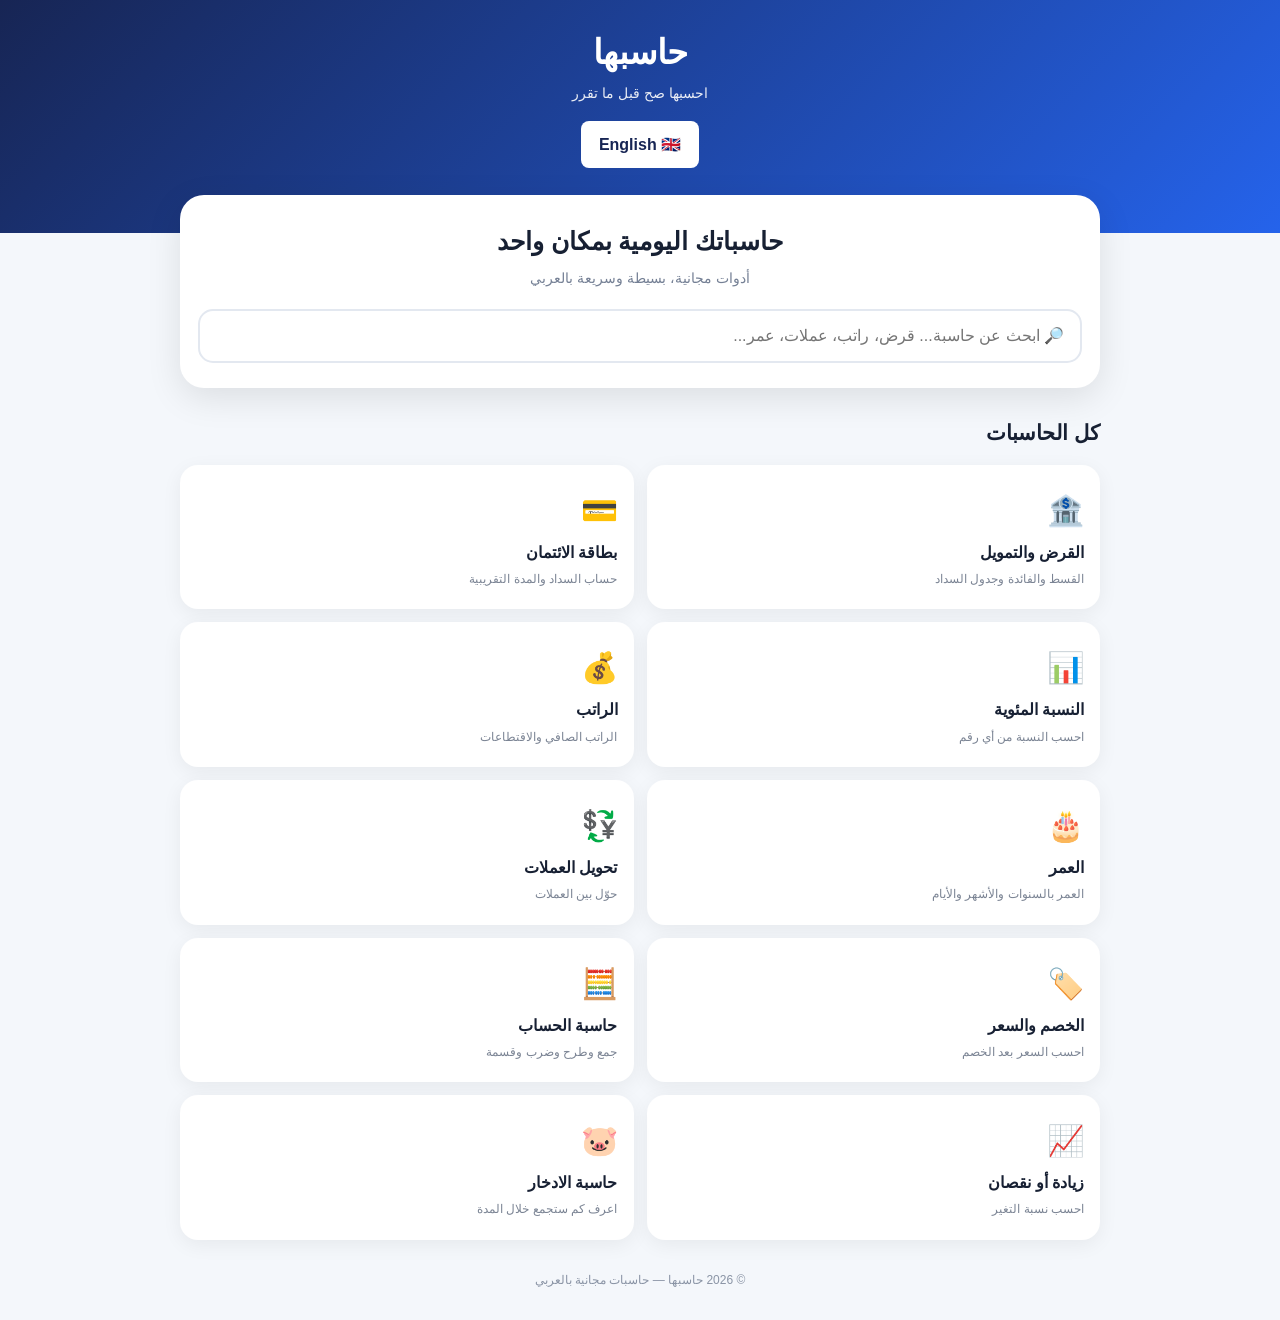
==== commit 6e6ca6a3: "Update index.html" ====
--- a/index.html
+++ b/index.html
@@ -1,9 +1,19 @@
 <!DOCTYPE html>
 <html lang="ar" dir="rtl">
 <head>
+<meta name="google-site-verification" content="KtPRBfcMTewbkzMT90OExhChbfPAh-9Cf-xUpydOajU" />
 <meta charset="UTF-8">
+<title>حاسبها | حاسبات القروض والرواتب والعملات والنسب</title>
+
+<meta name="description" content="حاسبها موقع عربي مجاني للحسابات اليومية. احسب القروض والأقساط والرواتب والنسب المئوية والعمر والعملات والخصومات والادخار بسهولة.">
+
+<meta name="keywords" content="حاسبة قرض, حاسبة قسط, حاسبة تمويل, حاسبة راتب, حاسبة نسبة مئوية, حاسبة عمر, حاسبة عملات, حاسبة خصم, حاسبة ادخار">
+
+<meta name="robots" content="index, follow">
+
+<link rel="canonical" href="https://zaidowiedat-lab.github.io/hasbha-/">
 <meta name="viewport" content="width=device-width, initial-scale=1.0">
-<title>حاسبها | حاسبات وأدوات مجانية</title>
+<title>حاسبها | حاسبات القروض والرواتب والعملات والنسب</title>
 
 <style>
 *{
@@ -264,6 +274,18 @@
   }
 }
 </style>
+
+<script type="application/ld+json">
+{
+  "@context": "https://schema.org",
+  "@type": "WebSite",
+  "name": "حاسبها",
+  "url": "https://zaidowiedat-lab.github.io/hasbha-/",
+  "description": "حاسبها موقع عربي مجاني للحسابات اليومية والقروض والرواتب والنسب والعملات والخصومات والادخار",
+  "inLanguage": "ar"
+}
+</script>
+
 </head>
 
 <body>
@@ -271,6 +293,7 @@
 <header>
   <div class="logo">حاسبها</div>
   <div class="tagline">احسبها صح قبل ما تقرر</div>
+  <a href="/hasbha-/en/" style="display:inline-block;margin-top:15px;padding:10px 18px;background:white;color:#172554;border-radius:8px;text-decoration:none;font-weight:bold;">English 🇬🇧</a>
 </header>
 
 <div class="container">
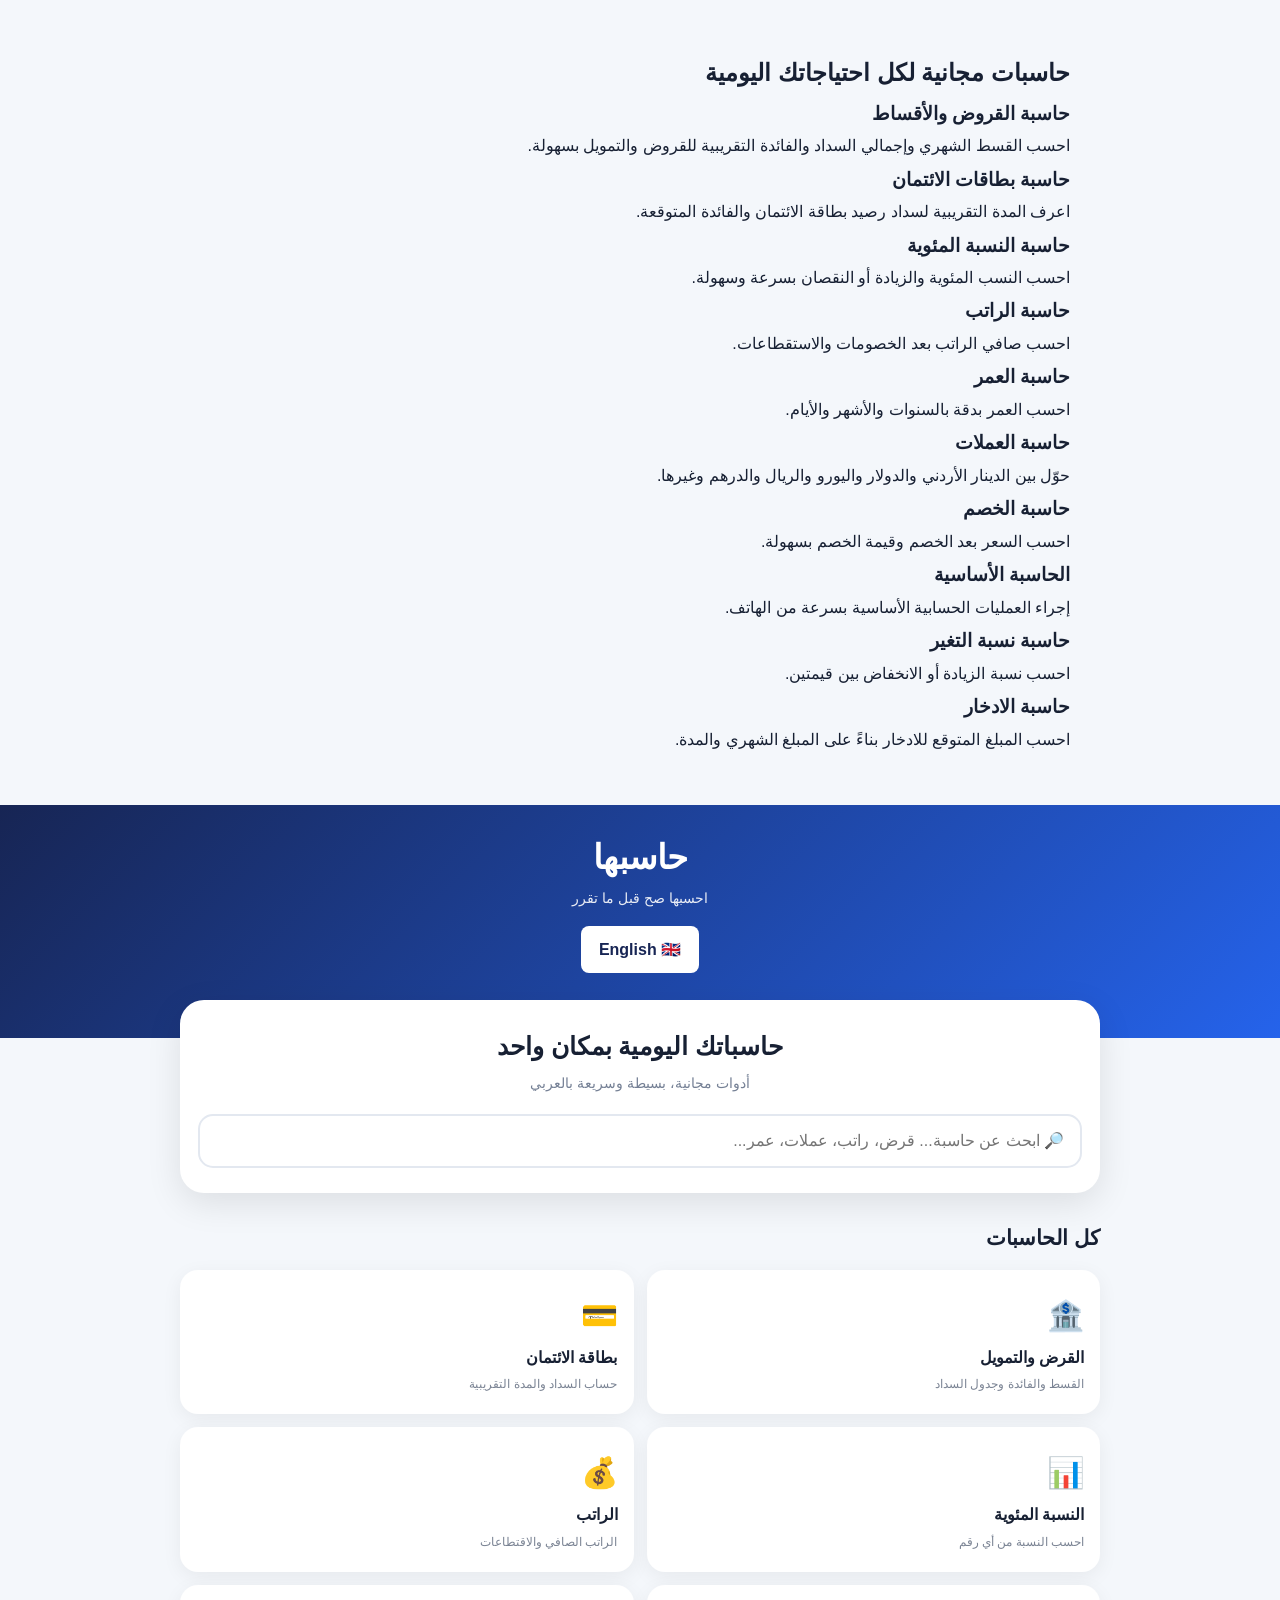
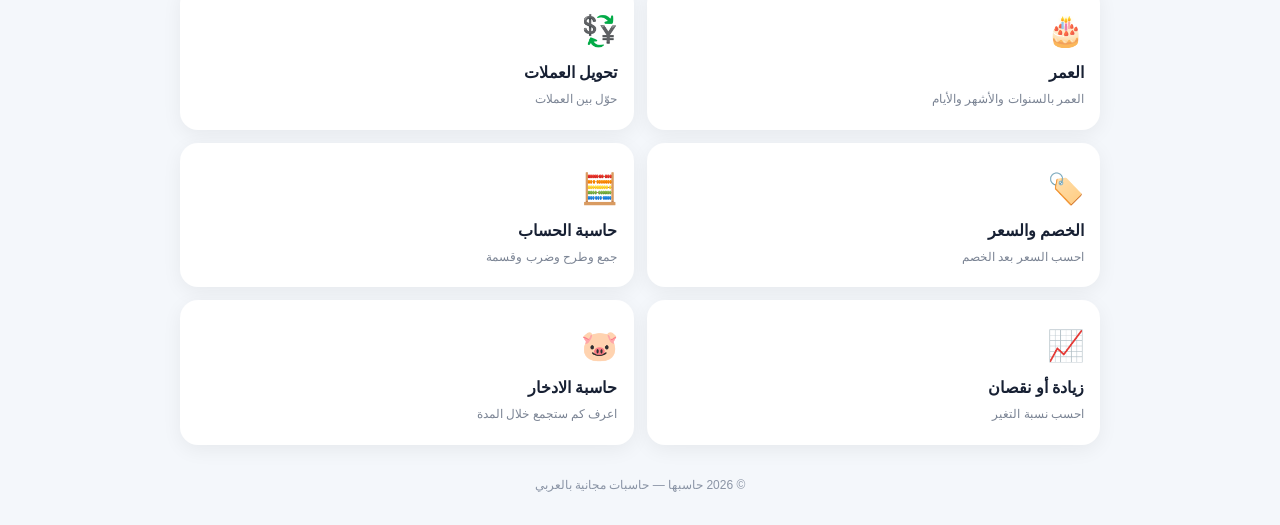
==== commit 255b98ba: "Update index.html" ====
--- a/index.html
+++ b/index.html
@@ -274,7 +274,40 @@
   }
 }
 </style>
-
+<!-- SEO: Calculator topics -->
+<section style="max-width:900px;margin:30px auto;padding:20px;line-height:1.9;">
+  <h2>حاسبات مجانية لكل احتياجاتك اليومية</h2>
+
+  <h3>حاسبة القروض والأقساط</h3>
+  <p>احسب القسط الشهري وإجمالي السداد والفائدة التقريبية للقروض والتمويل بسهولة.</p>
+
+  <h3>حاسبة بطاقات الائتمان</h3>
+  <p>اعرف المدة التقريبية لسداد رصيد بطاقة الائتمان والفائدة المتوقعة.</p>
+
+  <h3>حاسبة النسبة المئوية</h3>
+  <p>احسب النسب المئوية والزيادة أو النقصان بسرعة وسهولة.</p>
+
+  <h3>حاسبة الراتب</h3>
+  <p>احسب صافي الراتب بعد الخصومات والاستقطاعات.</p>
+
+  <h3>حاسبة العمر</h3>
+  <p>احسب العمر بدقة بالسنوات والأشهر والأيام.</p>
+
+  <h3>حاسبة العملات</h3>
+  <p>حوّل بين الدينار الأردني والدولار واليورو والريال والدرهم وغيرها.</p>
+
+  <h3>حاسبة الخصم</h3>
+  <p>احسب السعر بعد الخصم وقيمة الخصم بسهولة.</p>
+
+  <h3>الحاسبة الأساسية</h3>
+  <p>إجراء العمليات الحسابية الأساسية بسرعة من الهاتف.</p>
+
+  <h3>حاسبة نسبة التغير</h3>
+  <p>احسب نسبة الزيادة أو الانخفاض بين قيمتين.</p>
+
+  <h3>حاسبة الادخار</h3>
+  <p>احسب المبلغ المتوقع للادخار بناءً على المبلغ الشهري والمدة.</p>
+</section>
 <script type="application/ld+json">
 {
   "@context": "https://schema.org",
